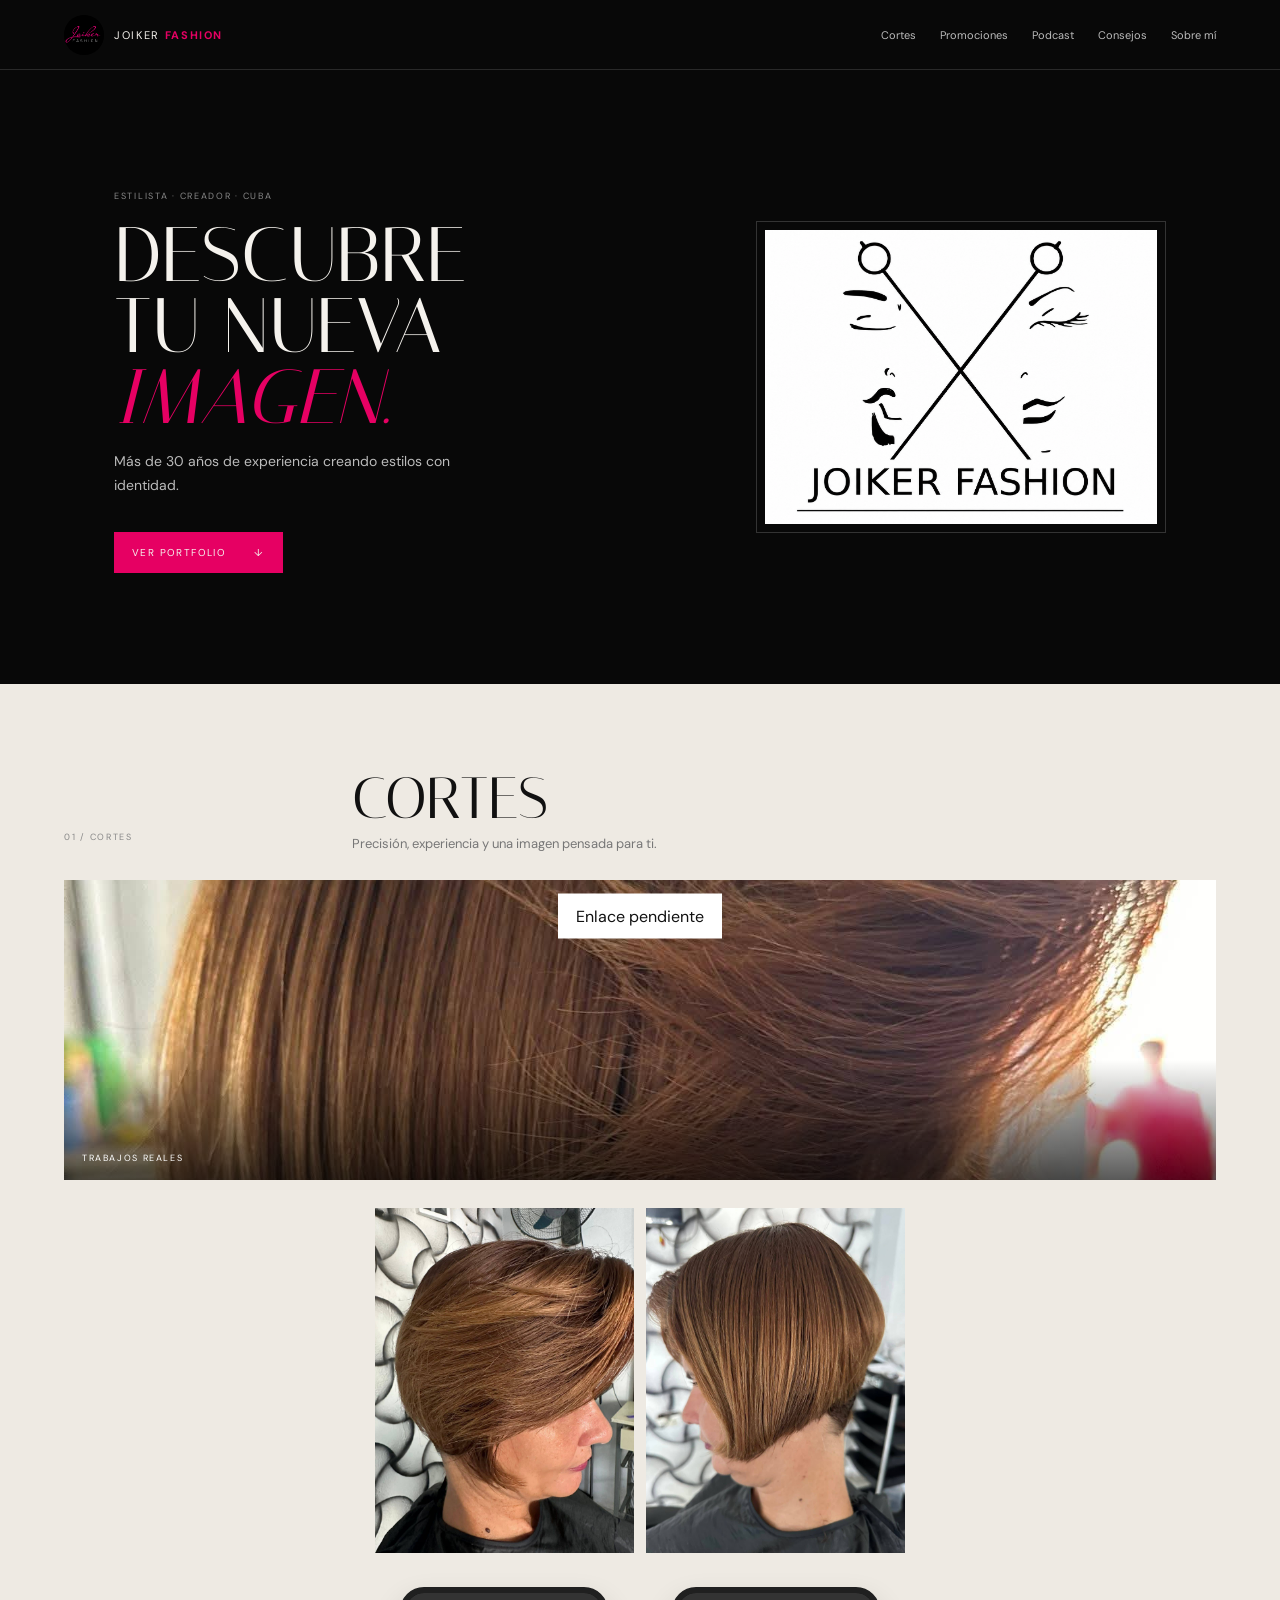
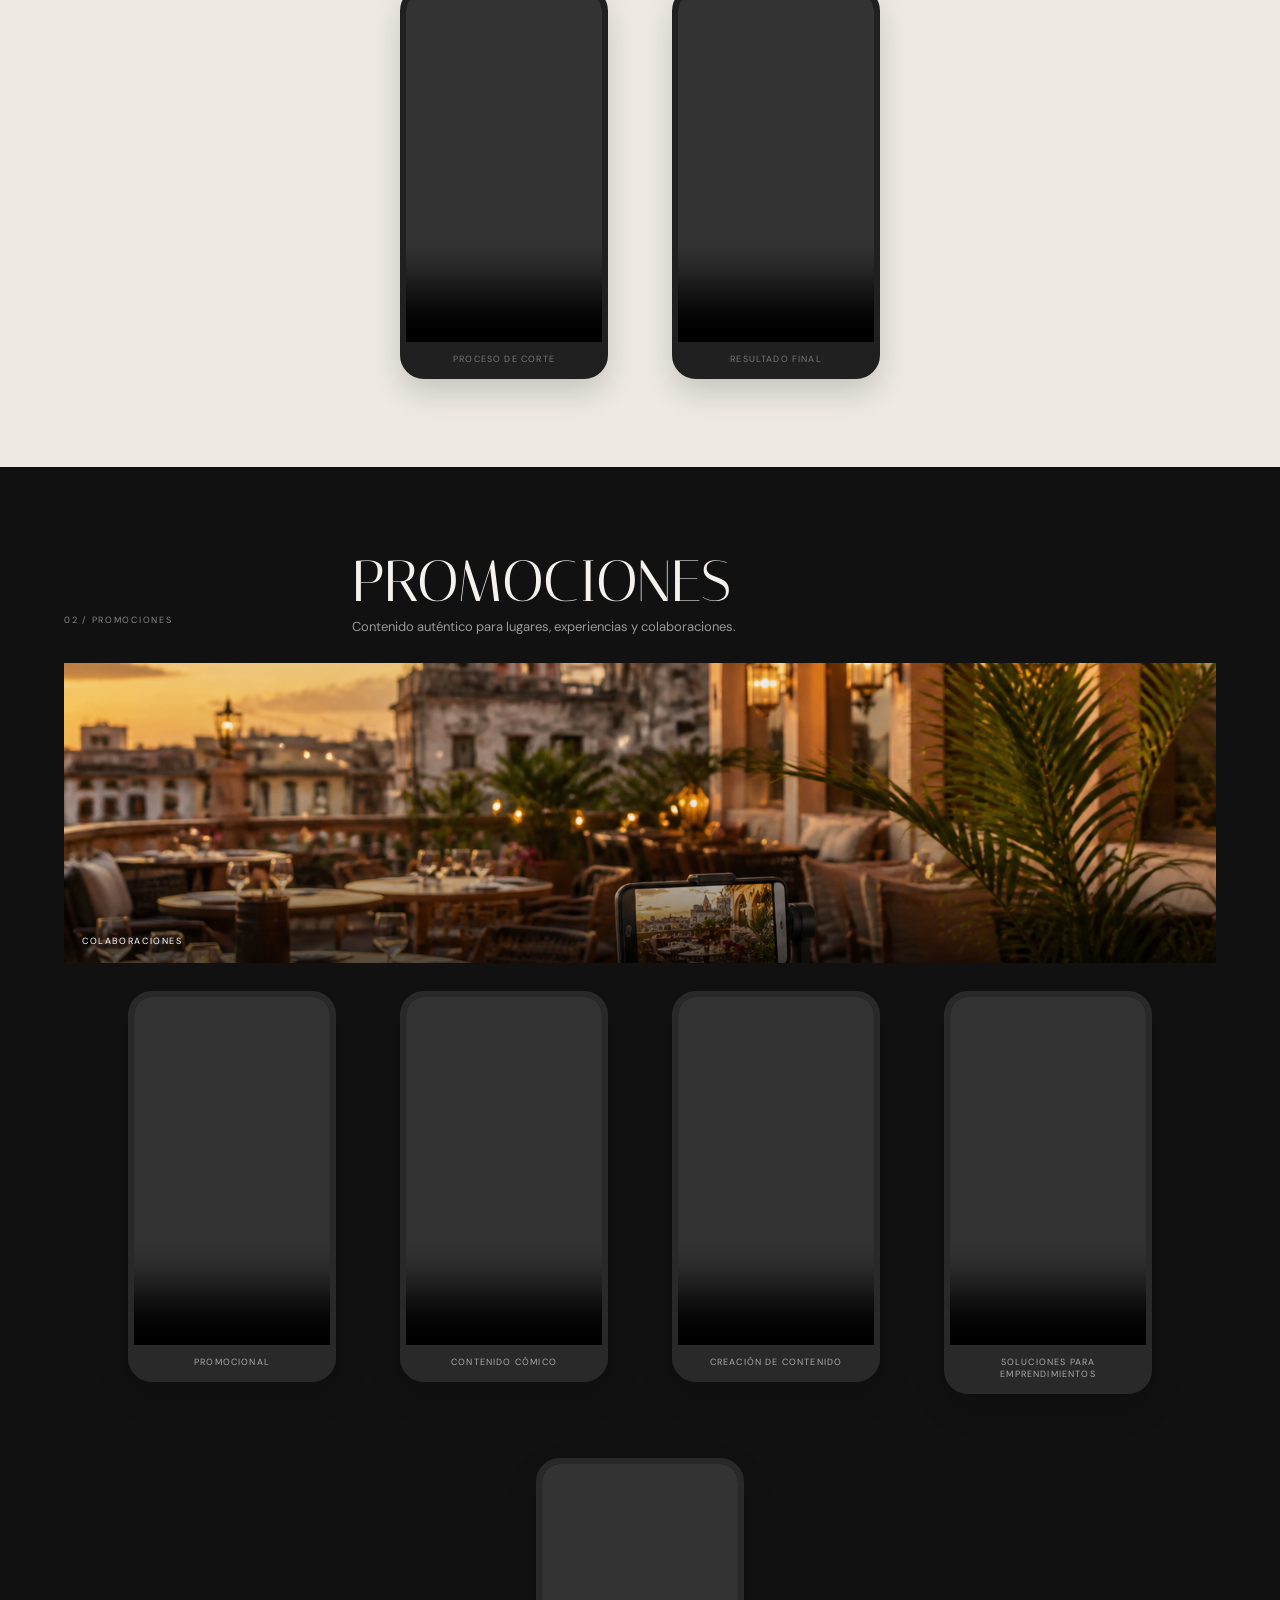
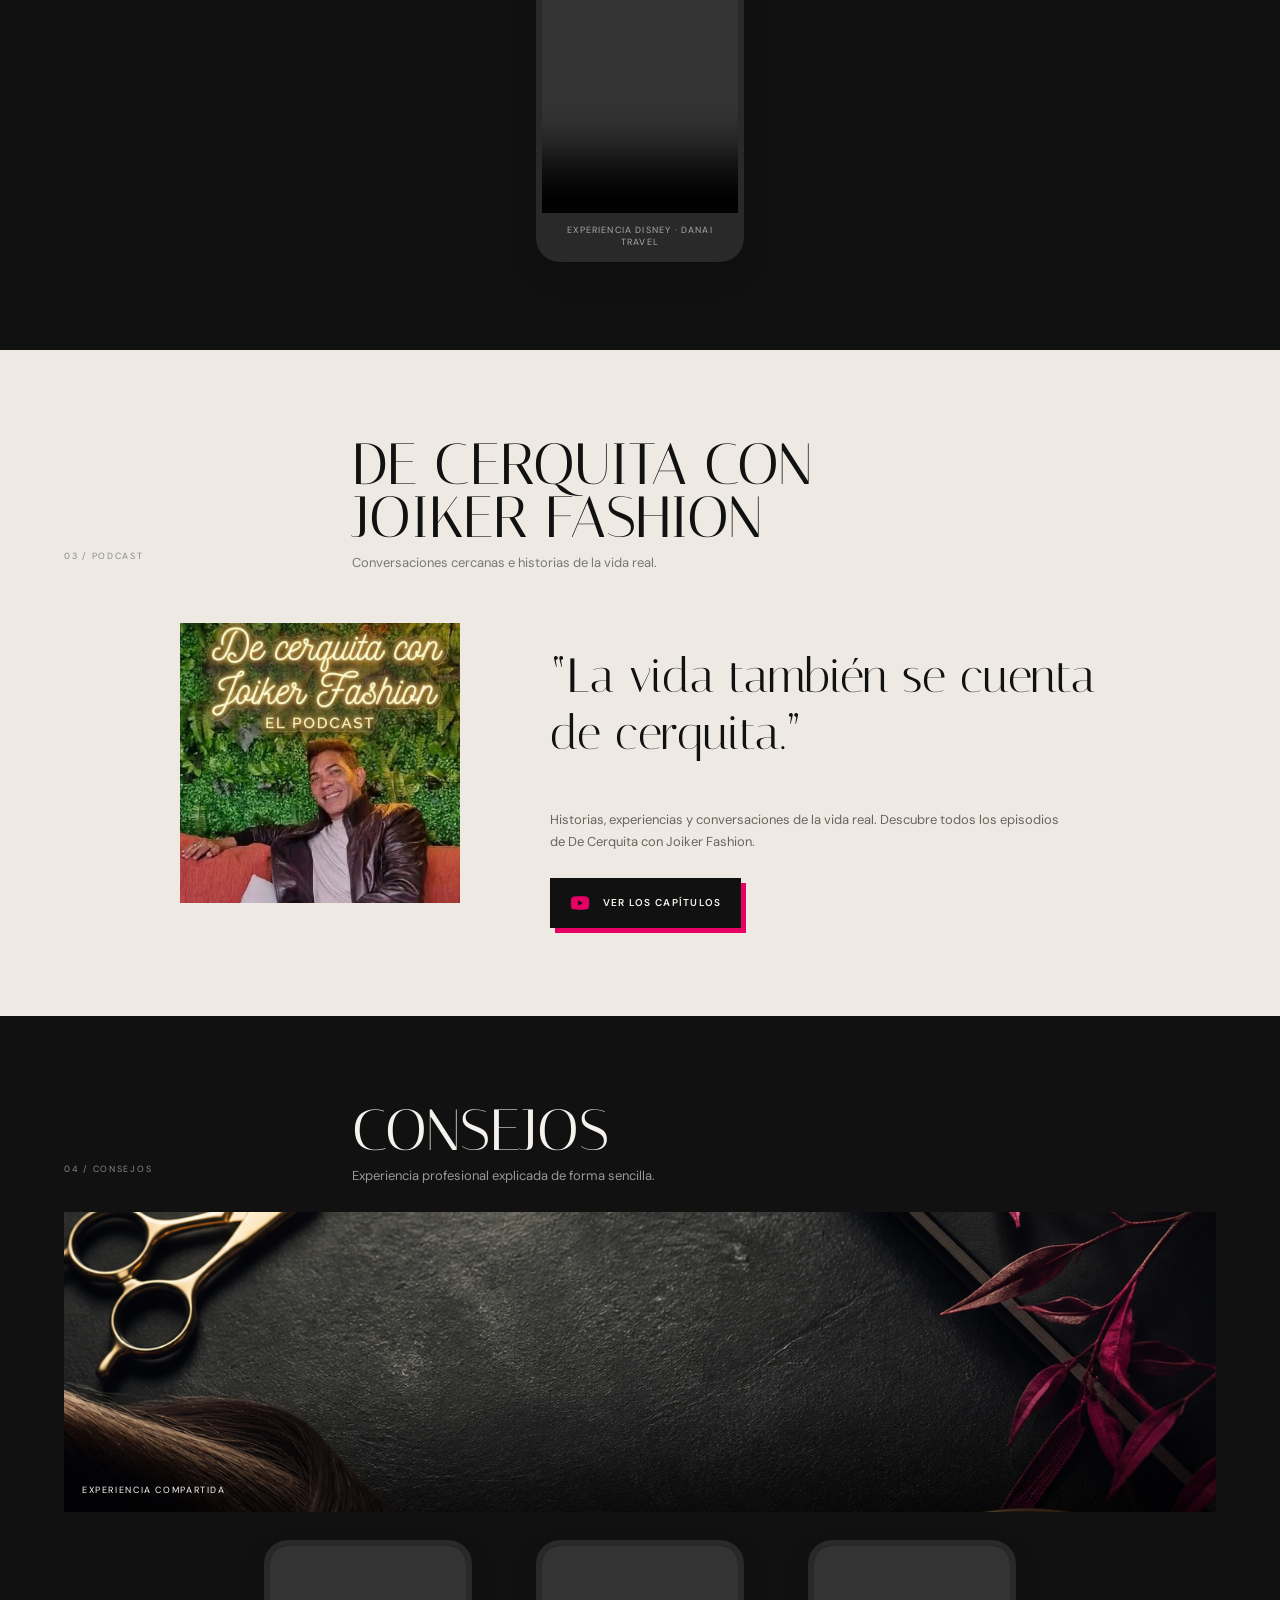
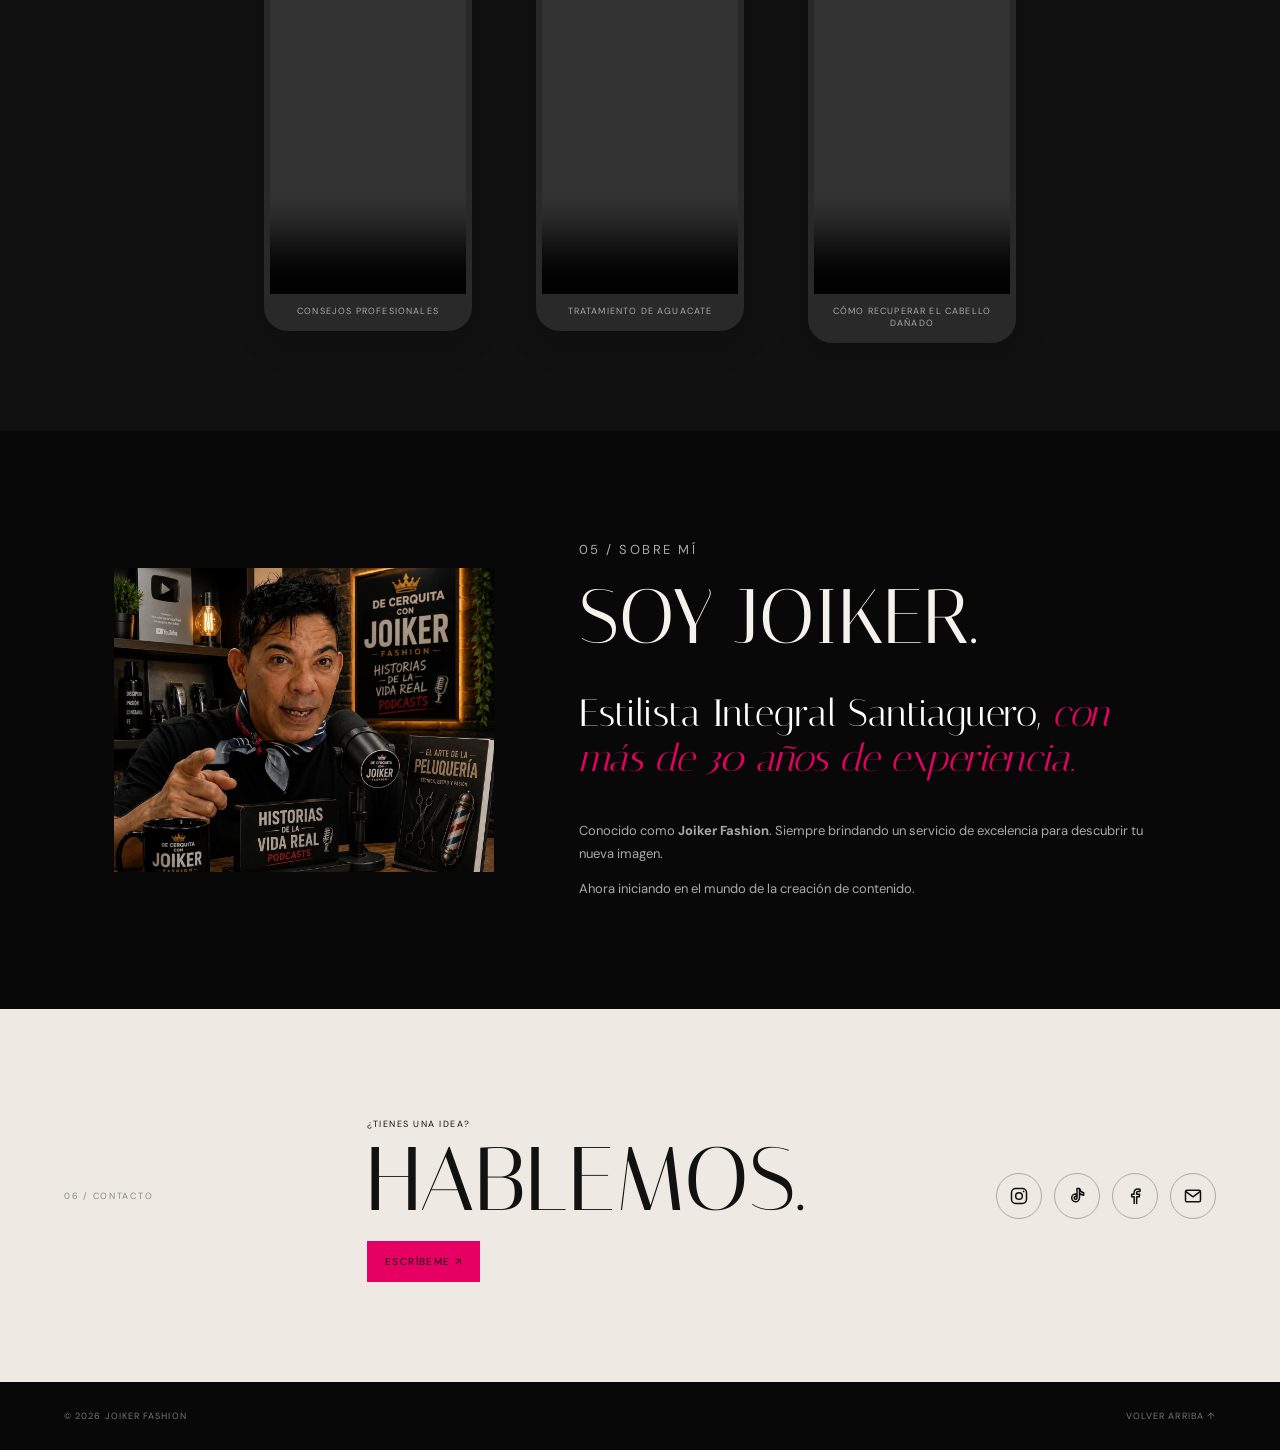
==== joiker-fashion/index.html @ 78f0b681 "Agregar portfolio de Joiker Fashion en su carpeta" ====
<!doctype html><html lang="es"><head>
<meta charset="utf-8"><meta name="viewport" content="width=device-width,initial-scale=1"><meta name="theme-color" content="#080808">
<meta name="description" content="Joiker Fashion — estilista integral santiaguero y creador de contenido con más de 30 años de experiencia.">
<meta property="og:title" content="Joiker Fashion | Descubre tu imagen"><meta property="og:description" content="Cortes, promociones, podcast y consejos."><meta property="og:image" content="assets/portada-joiker-recortada.png">
<title>Joiker Fashion | Descubre tu imagen</title><link rel="icon" type="image/png" href="assets/logo-limpio.png"><link rel="preconnect" href="https://fonts.googleapis.com"><link rel="preconnect" href="https://fonts.gstatic.com" crossorigin><link href="https://fonts.googleapis.com/css2?family=DM+Sans:wght@400;500;600&family=Italiana&display=swap" rel="stylesheet"><link rel="stylesheet" href="styles.css">
</head><body>
<a class="skip" href="#contenido">Ir al contenido</a>
<header class="nav"><a class="brand" href="#inicio"><img src="assets/logo-limpio.png" alt="Logo Joiker Fashion"><span>JOIKER <b>FASHION</b></span></a><button class="menu-btn" aria-label="Abrir menú" aria-expanded="false"><i></i><i></i></button><nav><a href="#cortes">Cortes</a><a href="#promociones">Promociones</a><a href="#podcast">Podcast</a><a href="#consejos">Consejos</a><a href="#sobre-mi">Sobre mí</a></nav></header>
<main id="contenido">
<section class="hero" id="inicio"><div class="hero-copy reveal"><p class="eyebrow">ESTILISTA · CREADOR · CUBA</p><h1>DESCUBRE<br>TU NUEVA<br><em>IMAGEN.</em></h1><p>Más de 30 años de experiencia creando estilos con identidad.</p><a class="button" href="#cortes">Ver portfolio <span>↓</span></a></div><figure class="hero-photo reveal"><img src="assets/portada-joiker-recortada.png" alt="Diseño Joiker Fashion con perfiles y tijeras"></figure></section>
<section class="category" id="cortes"><header class="category-head"><p class="index">01 / CORTES</p><div><h2>CORTES</h2><p>Precisión, experiencia y una imagen pensada para ti.</p></div></header><div class="category-cover cuts-cover"><img src="assets/corte-real-1.jpg" alt="Corte bob realizado por Joiker"><span>TRABAJOS REALES</span></div><div class="showcase photos two"><figure><img src="assets/corte-real-2.jpg" alt="Corte corto cobrizo realizado por Joiker"></figure><figure><img src="assets/corte-real-3.jpg" alt="Corte bob asimétrico realizado por Joiker"></figure></div><div class="phones"><figure class="phone"><video controls playsinline preload="metadata"><source src="assets/video-corte-1.mp4" type="video/mp4"></video><figcaption>Proceso de corte</figcaption></figure><figure class="phone"><video controls playsinline preload="metadata"><source src="assets/video-corte-2.mp4" type="video/mp4"></video><figcaption>Resultado final</figcaption></figure></div></section>
<section class="category alt" id="promociones"><header class="category-head"><p class="index">02 / PROMOCIONES</p><div><h2>PROMOCIONES</h2><p>Contenido auténtico para lugares, experiencias y colaboraciones.</p></div></header><div class="category-cover"><img src="assets/portada-promociones-general.png" alt="Creador grabando contenido para promocionar un negocio local"><span>COLABORACIONES</span></div><div class="phones three"><figure class="phone"><video controls playsinline preload="metadata"><source src="assets/video-promocional.mp4" type="video/mp4"></video><figcaption>Promocional</figcaption></figure><figure class="phone"><video controls playsinline preload="metadata"><source src="assets/video-comico.mp4" type="video/mp4"></video><figcaption>Contenido cómico</figcaption></figure><figure class="phone"><video controls playsinline preload="metadata"><source src="assets/video-otro.mp4" type="video/mp4"></video><figcaption>Creación de contenido</figcaption></figure><figure class="phone"><video controls playsinline preload="metadata"><source src="assets/promocion-stiprintpc.mp4" type="video/mp4"></video><figcaption>Soluciones para emprendimientos</figcaption></figure><figure class="phone"><video controls playsinline preload="metadata"><source src="assets/promocion-danai-travel.mp4" type="video/mp4"></video><figcaption>Experiencia Disney · Danai Travel</figcaption></figure></div></section>
<section class="category" id="podcast"><header class="category-head"><p class="index">03 / PODCAST</p><div><h2>DE CERQUITA CON<br>JOIKER FASHION</h2><p>Conversaciones cercanas e historias de la vida real.</p></div></header><div class="podcast-card"><img src="assets/podcast-de-cerquita.jpg" alt="De cerquita con Joiker Fashion, el podcast"><div><p class="quote">“La vida también se cuenta de cerquita.”</p><p class="podcast-copy">Historias, experiencias y conversaciones de la vida real. Descubre todos los episodios de De Cerquita con Joiker Fashion.</p><div class="podcast-actions"><a class="youtube-button" href="https://www.youtube.com/@DecerquitaconJoikerFashion" target="_blank" rel="noopener" aria-label="Ver los capítulos en YouTube"><svg viewBox="0 0 24 24" aria-hidden="true"><path d="M21.6 7.2a2.8 2.8 0 0 0-2-2C17.8 4.7 12 4.7 12 4.7s-5.8 0-7.6.5a2.8 2.8 0 0 0-2 2A29 29 0 0 0 2 12a29 29 0 0 0 .4 4.8 2.8 2.8 0 0 0 2 2c1.8.5 7.6.5 7.6.5s5.8 0 7.6-.5a2.8 2.8 0 0 0 2-2A29 29 0 0 0 22 12a29 29 0 0 0-.4-4.8Z"/><path class="play" d="m10 9 5 3-5 3Z"/></svg><span>Ver los capítulos</span></a></div></div></div></section>
<section class="category alt" id="consejos"><header class="category-head"><p class="index">04 / CONSEJOS</p><div><h2>CONSEJOS</h2><p>Experiencia profesional explicada de forma sencilla.</p></div></header><div class="category-cover"><img src="assets/portada-consejos-general.png" alt="Herramientas de peluquería representando consejos profesionales"><span>EXPERIENCIA COMPARTIDA</span></div><div class="phones"><figure class="phone"><video controls playsinline preload="metadata"><source src="assets/video-consejos.mp4" type="video/mp4"></video><figcaption>Consejos profesionales</figcaption></figure><figure class="phone"><video controls playsinline preload="metadata"><source src="assets/video-tratamiento-aguacate.mp4" type="video/mp4"></video><figcaption>Tratamiento de aguacate</figcaption></figure><figure class="phone"><video controls playsinline preload="metadata"><source src="assets/consejo-cabello-danado.mp4" type="video/mp4"></video><figcaption>Cómo recuperar el cabello dañado</figcaption></figure></div></section>
<section class="about" id="sobre-mi"><figure><img src="assets/joiker-perfil.jpg" alt="Joiker en su espacio profesional"></figure><div><p class="index">05 / SOBRE MÍ</p><h2>SOY JOIKER.</h2><p class="about-lead">Estilista Integral Santiaguero, <em>con más de 30 años de experiencia.</em></p><p>Conocido como <strong>Joiker Fashion</strong>. Siempre brindando un servicio de excelencia para descubrir tu nueva imagen.</p><p>Ahora iniciando en el mundo de la creación de contenido.</p></div></section>
<section class="contact" id="contacto"><p class="index">06 / CONTACTO</p><div><p>¿TIENES UNA IDEA?</p><h2>HABLEMOS.</h2><a class="button js-email" href="#">Escríbeme ↗</a></div><nav class="social-icons" aria-label="Redes sociales"><a class="js-instagram" href="#" target="_blank" rel="noopener" aria-label="Instagram"><svg viewBox="0 0 24 24"><rect x="3" y="3" width="18" height="18" rx="5"/><circle cx="12" cy="12" r="4"/><circle cx="17.5" cy="6.5" r="1" class="fill"/></svg></a><a class="js-tiktok" href="#" target="_blank" rel="noopener" aria-label="TikTok"><svg viewBox="0 0 24 24"><path d="M15 3v11.2a4.7 4.7 0 1 1-4-4.65v3.2a1.7 1.7 0 1 0 1 1.55V3h3Zm0 0c.5 2.8 2.2 4.5 5 5v3.1c-2-.2-3.7-1-5-2.2"/></svg></a><a class="js-facebook" href="#" target="_blank" rel="noopener" aria-label="Facebook"><svg viewBox="0 0 24 24"><path d="M14 21v-8h3l.5-3H14V8.2c0-.9.3-1.7 1.8-1.7H18V3.8c-.4-.1-1.5-.2-2.6-.2-2.7 0-4.5 1.6-4.5 4.6V10H8v3h3v8"/></svg></a><a class="js-email" href="#" aria-label="Correo electrónico"><svg viewBox="0 0 24 24"><rect x="3" y="5" width="18" height="14" rx="2"/><path d="m4 7 8 6 8-6"/></svg></a></nav></section>
</main><footer><span>© <span id="year"></span> Joiker Fashion</span><a href="#inicio">Volver arriba ↑</a></footer><div class="toast">Enlace pendiente</div><script src="script.js"></script></body></html>
---- joiker-fashion/styles.css ----
:root{--bg:#080808;--paper:#eeeae3;--pink:#e60063;--white:#f5f2ed;--pad:clamp(20px,5vw,68px);--max:1180px}*{box-sizing:border-box}html{scroll-behavior:smooth}body{margin:0;background:var(--bg);color:var(--white);font-family:"DM Sans",sans-serif}img,video{display:block;width:100%}a{color:inherit;text-decoration:none}h1,h2{font-family:"Italiana",serif;font-weight:400;margin:0;line-height:.92}em{font-weight:400;color:var(--pink)}.skip{position:fixed;top:-60px;left:10px;background:var(--pink);padding:10px;z-index:99}.skip:focus{top:10px}.nav{height:70px;padding:0 var(--pad);border-bottom:1px solid #292929;display:flex;align-items:center;justify-content:space-between;position:relative;z-index:20}.brand{display:flex;align-items:center;gap:10px;font-size:11px;letter-spacing:.15em}.brand img{width:40px;height:40px;border-radius:50%;object-fit:cover}.brand b{color:var(--pink)}.nav nav{display:flex;gap:24px;font-size:11px;color:#bbb}.menu-btn{display:none;background:none;border:0;width:40px}.menu-btn i{display:block;height:1px;background:white;margin:6px}.hero{max-width:var(--max);min-height:calc(100svh - 70px);margin:auto;padding:clamp(55px,8vw,100px) var(--pad);display:grid;grid-template-columns:1fr 1fr;align-items:center;gap:clamp(35px,7vw,95px)}.eyebrow,.index{font-size:9px;letter-spacing:.19em;color:#888}.hero h1{font-size:clamp(58px,7vw,104px);margin:20px 0}.hero-copy>p:not(.eyebrow){color:#bbb;font-size:14px;line-height:1.7;max-width:400px}.button{display:inline-flex;gap:28px;background:var(--pink);padding:14px 18px;margin-top:20px;font-size:10px;letter-spacing:.14em;text-transform:uppercase}.hero-photo{margin:0;max-width:480px;justify-self:end;border:1px solid #333;padding:10px}.hero-photo img{aspect-ratio:4/3;object-fit:cover}.category{padding:clamp(70px,9vw,120px) var(--pad);background:var(--paper);color:#111}.category.alt{background:#111;color:var(--white)}.category>*{max-width:var(--max);margin-inline:auto}.category-head{display:grid;grid-template-columns:1fr 3fr;align-items:end;margin-bottom:36px}.category-head h2{font-size:clamp(46px,6vw,82px)}.category-head div p{color:#777;font-size:13px;margin:10px 0 0}.alt .category-head div p{color:#999}.category-cover{height:clamp(220px,36vw,430px);position:relative;overflow:hidden;margin-bottom:34px}.category-cover img{height:100%;object-fit:cover}.category-cover:after{content:"";position:absolute;inset:0;background:linear-gradient(transparent 60%,rgba(0,0,0,.65))}.category-cover span{position:absolute;left:18px;bottom:16px;z-index:2;color:white;font-size:9px;letter-spacing:.18em}.showcase.photos{display:grid;grid-template-columns:repeat(3,1fr);gap:12px;margin-bottom:46px}.photos figure{margin:0;overflow:hidden;background:#ddd}.photos img{aspect-ratio:3/4;object-fit:cover}.phones{display:flex;justify-content:center;align-items:flex-start;gap:clamp(20px,5vw,64px);flex-wrap:wrap}.phone{width:min(100%,260px);margin:0;border:7px solid #202020;border-radius:28px;background:#202020;overflow:hidden;box-shadow:0 16px 36px rgba(0,0,0,.18)}.alt .phone{border-color:#292929;background:#292929}.phone video{aspect-ratio:9/16;object-fit:cover;background:#000}.phone figcaption{text-align:center;padding:11px 6px 8px;color:#777;font-size:9px;letter-spacing:.13em;text-transform:uppercase}.alt .phone figcaption{color:#aaa}.podcast-card{display:grid;grid-template-columns:280px 1fr;gap:clamp(35px,7vw,90px);align-items:center;max-width:920px}.podcast-card img{aspect-ratio:1;object-fit:contain}.quote{font-family:"Italiana";font-size:clamp(28px,4vw,48px)}.text-link{font-size:10px;color:var(--pink);letter-spacing:.12em;text-transform:uppercase;border-bottom:1px solid var(--pink);padding-bottom:7px}.about{max-width:var(--max);margin:auto;padding:clamp(75px,10vw,130px) var(--pad);display:grid;grid-template-columns:minmax(260px,460px) 1fr;gap:clamp(40px,8vw,100px);align-items:center}.about figure{margin:0}.about figure img{width:100%;height:auto;object-fit:contain}.about h2{font-size:clamp(45px,6vw,78px);margin:20px 0}.about-lead{font-family:"Italiana";font-size:clamp(24px,3vw,38px)!important;line-height:1.2!important;color:white!important}.about div>p{color:#aaa;line-height:1.75;font-size:13px}.contact{background:var(--paper);color:#111;padding:clamp(65px,8vw,100px) var(--pad);display:grid;grid-template-columns:1fr 2fr 1fr;align-items:center;gap:30px}.contact h2{font-size:clamp(50px,7vw,90px)}.contact>div>p{font-size:9px;letter-spacing:.17em}.social-icons{display:flex;gap:12px;justify-content:flex-end}.social-icons a{width:46px;height:46px;border:1px solid #aaa;border-radius:50%;display:grid;place-items:center;transition:.2s}.social-icons a:hover{background:var(--pink);border-color:var(--pink);color:white}.social-icons svg{width:20px;height:20px;fill:none;stroke:currentColor;stroke-width:1.8;stroke-linecap:round;stroke-linejoin:round}.social-icons .fill{fill:currentColor;stroke:none}footer{padding:28px var(--pad);display:flex;justify-content:space-between;color:#777;font-size:9px;letter-spacing:.12em;text-transform:uppercase}.toast{position:fixed;bottom:20px;left:50%;transform:translate(-50%,130%);background:white;color:#111;padding:12px 18px;transition:.3s}.toast.show{transform:translate(-50%,0)}.reveal{opacity:0;transform:translateY(18px);transition:.6s}.reveal.visible{opacity:1;transform:none}
@media(max-width:760px){.nav nav{display:none;position:absolute;top:70px;left:0;right:0;background:#090909;padding:24px var(--pad);flex-direction:column}.nav.open nav{display:flex}.menu-btn{display:block}.hero{grid-template-columns:1fr;min-height:auto;padding-block:55px}.hero-photo{max-width:420px;justify-self:center}.category-head{grid-template-columns:1fr;gap:14px}.podcast-card{grid-template-columns:minmax(180px,260px) 1fr}.about{grid-template-columns:1fr}.about figure{max-width:480px;margin:auto}.contact{grid-template-columns:1fr}.social-icons{justify-content:flex-start}}
@media(max-width:500px){.brand span{display:none}.hero h1{font-size:16vw}.hero-photo{padding:6px}.category{padding-inline:20px}.category-cover{height:230px}.showcase.photos{grid-template-columns:repeat(3,1fr);gap:6px}.phone{width:calc(50% - 10px);border-width:5px;border-radius:20px}.phones.three .phone{width:calc(50% - 10px)}.phone figcaption{font-size:7px;min-height:34px}.podcast-card{grid-template-columns:1fr}.podcast-card img{max-width:240px}.about{padding-inline:20px}.contact{padding-inline:20px}.social-icons a{width:43px;height:43px}}
@media(prefers-reduced-motion:reduce){html{scroll-behavior:auto}.reveal{opacity:1;transform:none;transition:none}}

/* Escala calibrada con el portfolio Cogeso UGC de referencia */
.hero{min-height:614px;padding-block:55px}.hero h1{font-size:clamp(58px,6vw,84px);margin-block:18px}.hero-photo{max-width:410px;padding:8px}.category{padding-block:clamp(58px,7vw,88px)}.category-head{margin-bottom:28px}.category-head h2{font-size:clamp(42px,4.5vw,60px)}.category-cover{height:clamp(200px,25vw,300px);margin-bottom:28px}.showcase.photos{max-width:800px;margin-bottom:34px}.phone{width:208px;border-width:6px;border-radius:24px;box-shadow:0 14px 30px rgba(0,0,0,.16)}.about{padding-block:clamp(65px,8vw,95px);grid-template-columns:minmax(240px,380px) 1fr;gap:clamp(40px,7vw,85px)}
@media(max-width:760px){.hero{min-height:auto;padding-block:48px}.hero-photo{max-width:360px}.category-head{gap:12px}.podcast-card{grid-template-columns:minmax(180px,240px) 1fr}.about{grid-template-columns:1fr}.about figure{max-width:420px}}
@media(max-width:500px){.hero h1{font-size:50px}.category{padding-block:58px}.category-head h2{font-size:42px}.category-cover{height:205px}.showcase.photos{grid-template-columns:repeat(2,1fr);gap:8px;max-width:330px}.showcase.photos figure:last-child{grid-column:span 2;width:calc(50% - 4px)}.phones{flex-direction:column;align-items:center;gap:26px}.phone,.phones.three .phone{width:284px;max-width:calc(100vw - 48px);border-width:6px;border-radius:24px}.phone figcaption{font-size:8px;min-height:auto}.podcast-card{grid-template-columns:1fr}.podcast-card img{max-width:220px}.about{padding-block:65px}}

.cuts-cover img{object-position:center 38%}.showcase.photos.two{grid-template-columns:repeat(2,1fr);max-width:530px}
@media(max-width:500px){.showcase.photos.two figure:last-child{grid-column:auto;width:auto}}

.brand img{object-fit:contain;background:#000}

.podcast-copy{max-width:520px;color:#69645e;font-size:13px;line-height:1.7}.podcast-actions{display:flex;align-items:center;gap:22px;flex-wrap:wrap;margin-top:25px}.youtube-button{display:inline-flex;align-items:center;gap:12px;background:#111;color:#f5f2ed;padding:13px 18px;border:1px solid #111;border-radius:0;font-size:10px;font-weight:600;letter-spacing:.13em;text-transform:uppercase;box-shadow:5px 5px 0 var(--pink);transition:transform .2s,box-shadow .2s,color .2s}.youtube-button:hover{color:var(--pink);transform:translate(-2px,-2px);box-shadow:8px 8px 0 var(--pink)}.youtube-button svg{width:22px;height:22px;fill:var(--pink)}.youtube-button .play{fill:#111}.youtube-button:hover .play{fill:#111}
@media(max-width:500px){.podcast-actions{align-items:flex-start;flex-direction:column}.youtube-button{justify-content:center;width:100%;max-width:284px}}
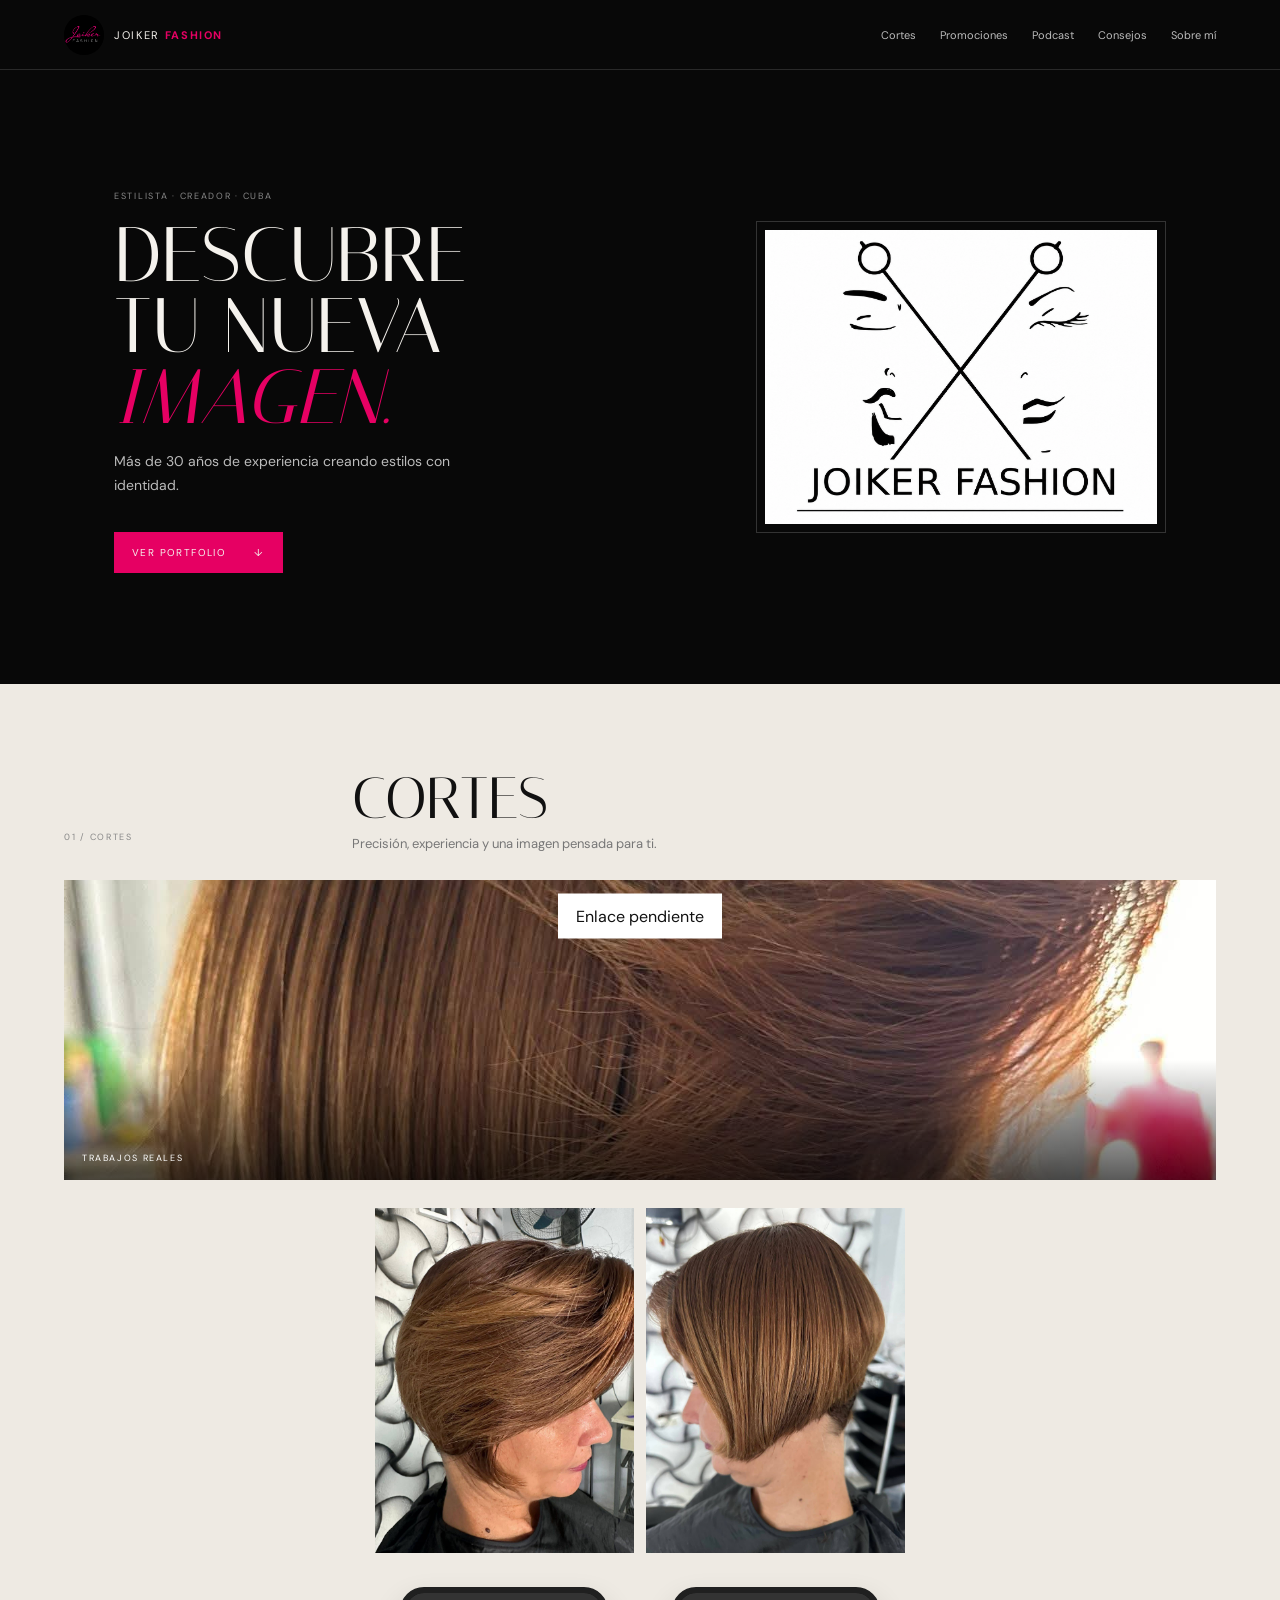
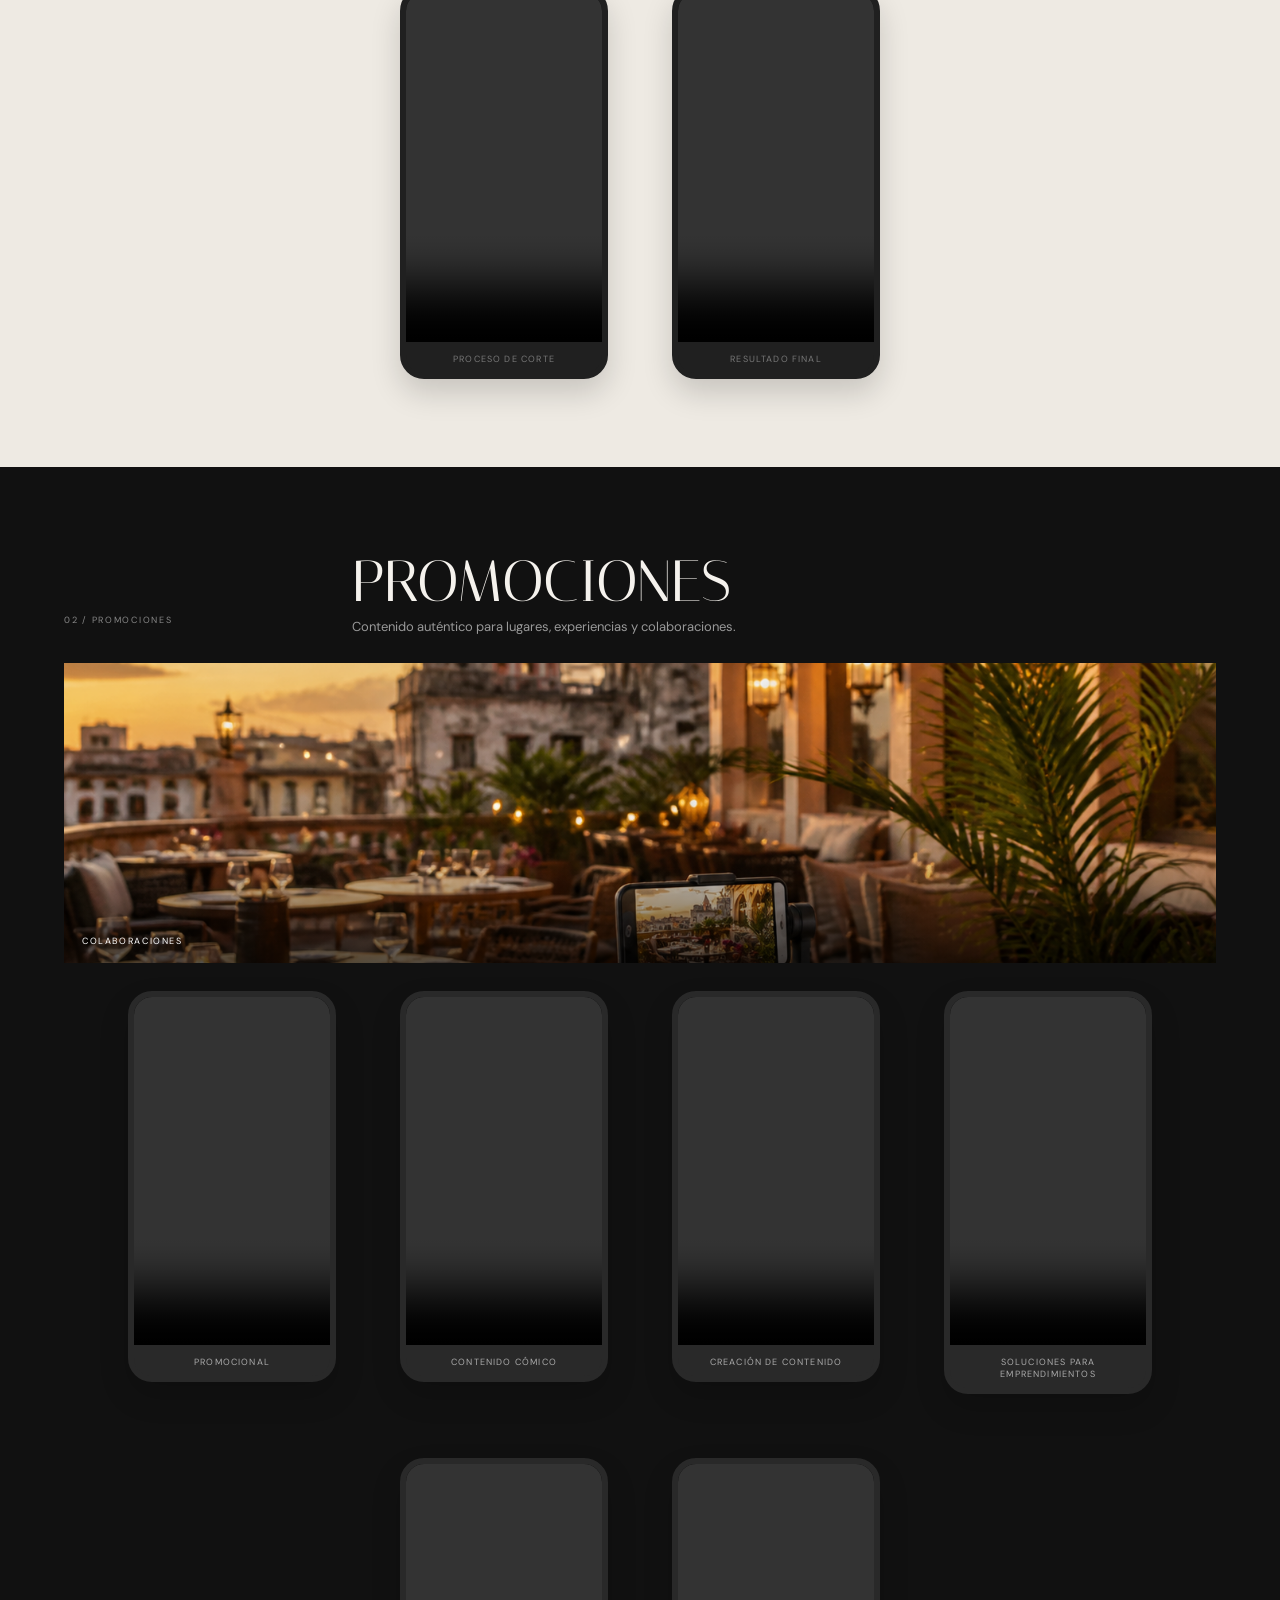
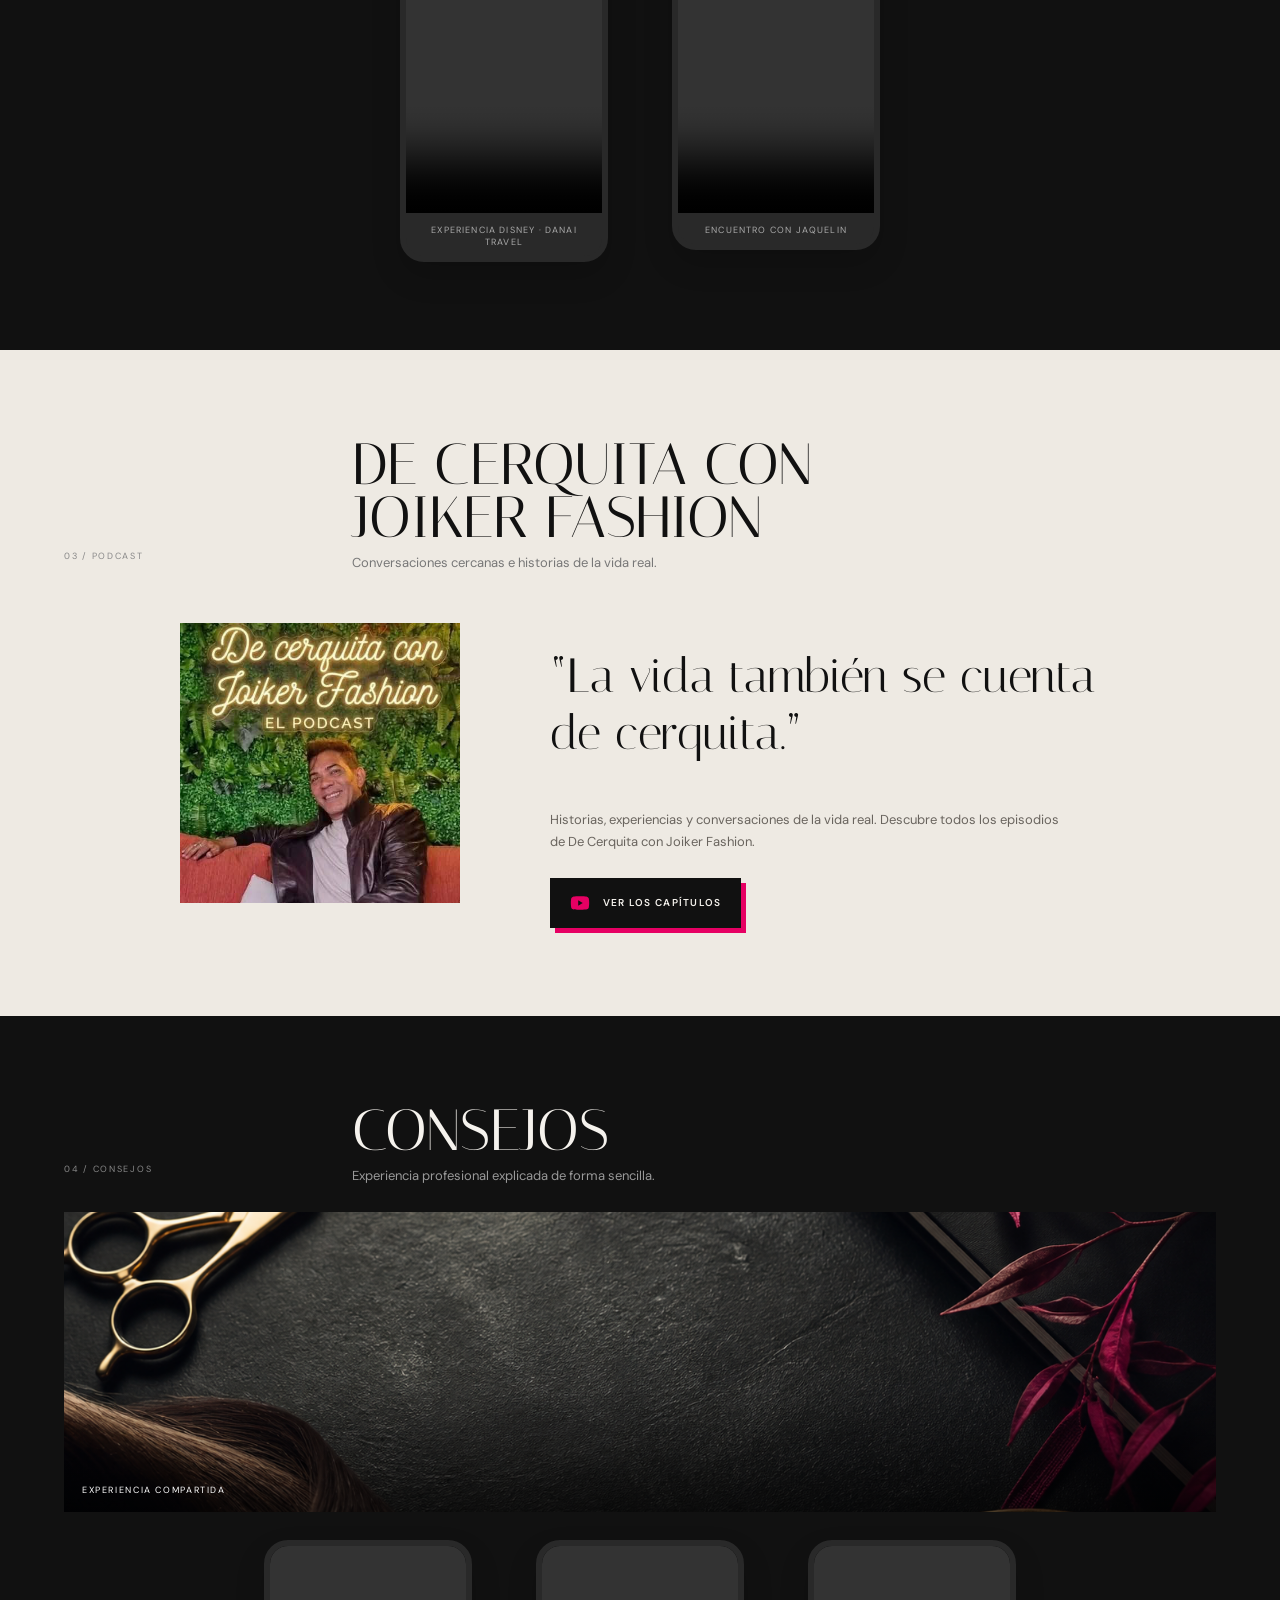
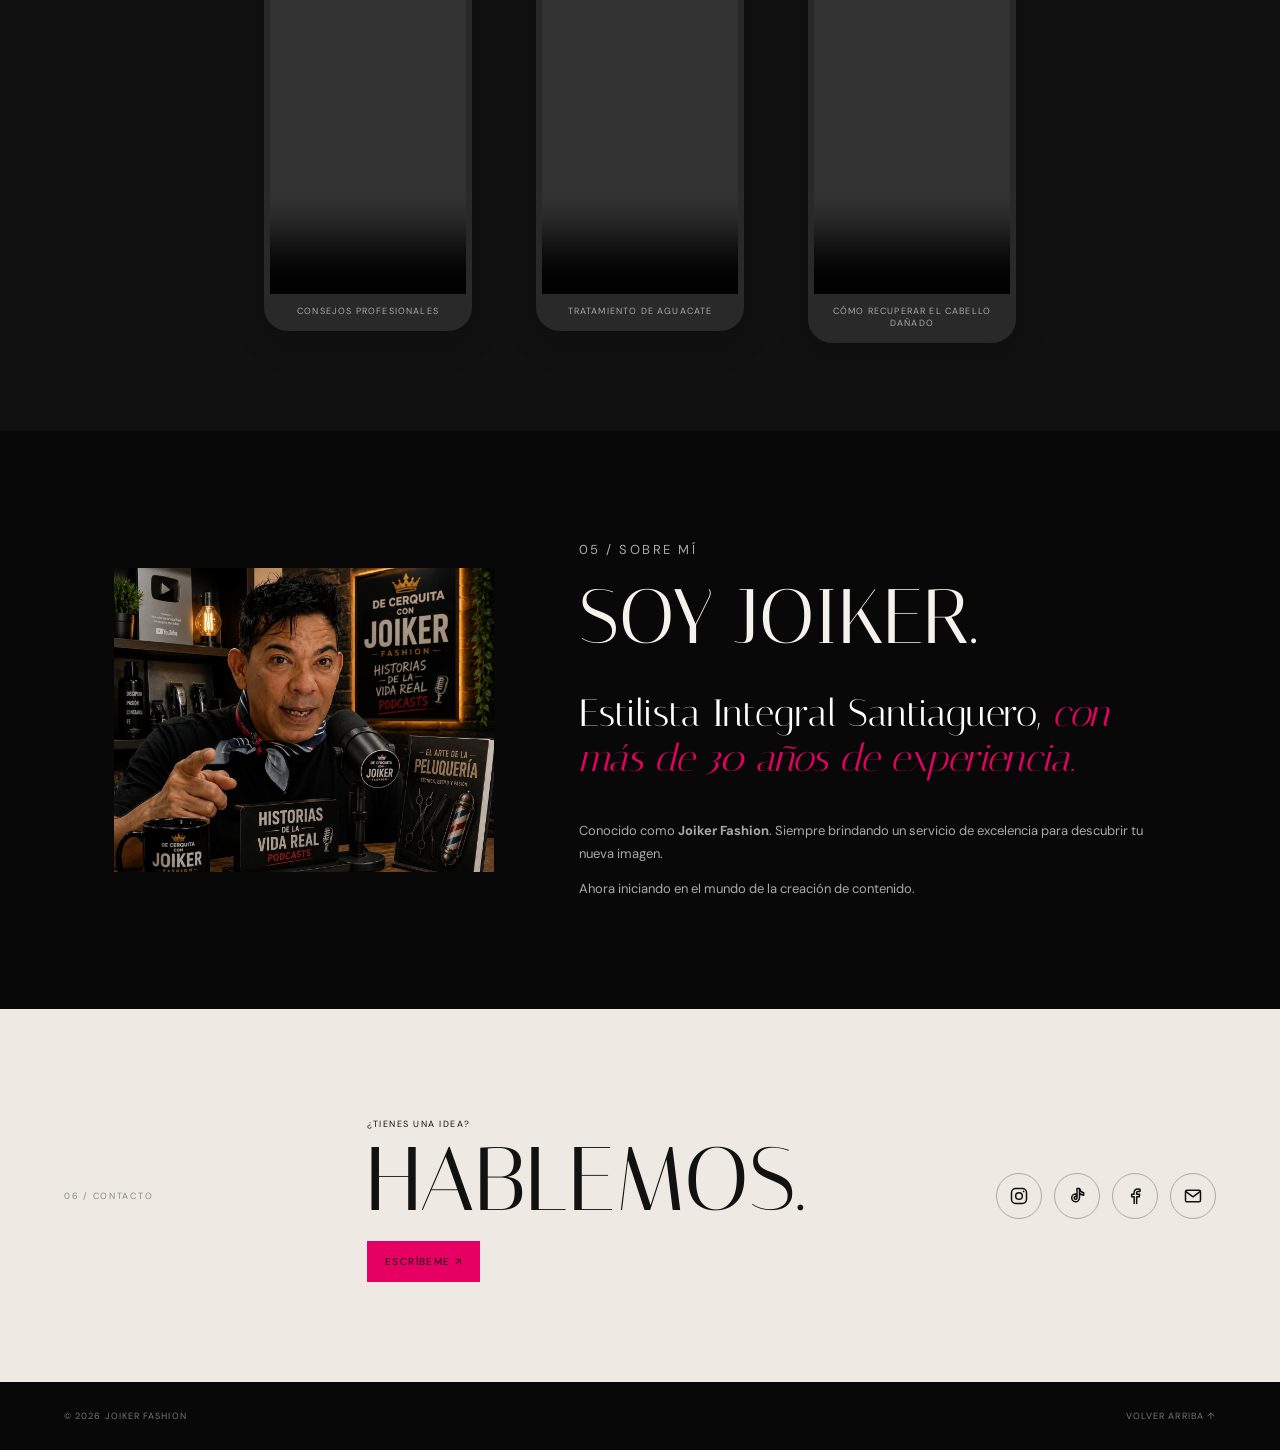
==== commit cd8a81a9: "Add files via upload" ====
--- a/joiker-fashion/index.html
+++ b/joiker-fashion/index.html
@@ -9,7 +9,7 @@
 <main id="contenido">
 <section class="hero" id="inicio"><div class="hero-copy reveal"><p class="eyebrow">ESTILISTA · CREADOR · CUBA</p><h1>DESCUBRE<br>TU NUEVA<br><em>IMAGEN.</em></h1><p>Más de 30 años de experiencia creando estilos con identidad.</p><a class="button" href="#cortes">Ver portfolio <span>↓</span></a></div><figure class="hero-photo reveal"><img src="assets/portada-joiker-recortada.png" alt="Diseño Joiker Fashion con perfiles y tijeras"></figure></section>
 <section class="category" id="cortes"><header class="category-head"><p class="index">01 / CORTES</p><div><h2>CORTES</h2><p>Precisión, experiencia y una imagen pensada para ti.</p></div></header><div class="category-cover cuts-cover"><img src="assets/corte-real-1.jpg" alt="Corte bob realizado por Joiker"><span>TRABAJOS REALES</span></div><div class="showcase photos two"><figure><img src="assets/corte-real-2.jpg" alt="Corte corto cobrizo realizado por Joiker"></figure><figure><img src="assets/corte-real-3.jpg" alt="Corte bob asimétrico realizado por Joiker"></figure></div><div class="phones"><figure class="phone"><video controls playsinline preload="metadata"><source src="assets/video-corte-1.mp4" type="video/mp4"></video><figcaption>Proceso de corte</figcaption></figure><figure class="phone"><video controls playsinline preload="metadata"><source src="assets/video-corte-2.mp4" type="video/mp4"></video><figcaption>Resultado final</figcaption></figure></div></section>
-<section class="category alt" id="promociones"><header class="category-head"><p class="index">02 / PROMOCIONES</p><div><h2>PROMOCIONES</h2><p>Contenido auténtico para lugares, experiencias y colaboraciones.</p></div></header><div class="category-cover"><img src="assets/portada-promociones-general.png" alt="Creador grabando contenido para promocionar un negocio local"><span>COLABORACIONES</span></div><div class="phones three"><figure class="phone"><video controls playsinline preload="metadata"><source src="assets/video-promocional.mp4" type="video/mp4"></video><figcaption>Promocional</figcaption></figure><figure class="phone"><video controls playsinline preload="metadata"><source src="assets/video-comico.mp4" type="video/mp4"></video><figcaption>Contenido cómico</figcaption></figure><figure class="phone"><video controls playsinline preload="metadata"><source src="assets/video-otro.mp4" type="video/mp4"></video><figcaption>Creación de contenido</figcaption></figure><figure class="phone"><video controls playsinline preload="metadata"><source src="assets/promocion-stiprintpc.mp4" type="video/mp4"></video><figcaption>Soluciones para emprendimientos</figcaption></figure><figure class="phone"><video controls playsinline preload="metadata"><source src="assets/promocion-danai-travel.mp4" type="video/mp4"></video><figcaption>Experiencia Disney · Danai Travel</figcaption></figure></div></section>
+<section class="category alt" id="promociones"><header class="category-head"><p class="index">02 / PROMOCIONES</p><div><h2>PROMOCIONES</h2><p>Contenido auténtico para lugares, experiencias y colaboraciones.</p></div></header><div class="category-cover"><img src="assets/portada-promociones-general.png" alt="Creador grabando contenido para promocionar un negocio local"><span>COLABORACIONES</span></div><div class="phones three"><figure class="phone"><video controls playsinline preload="metadata"><source src="assets/video-promocional.mp4" type="video/mp4"></video><figcaption>Promocional</figcaption></figure><figure class="phone"><video controls playsinline preload="metadata"><source src="assets/video-comico.mp4" type="video/mp4"></video><figcaption>Contenido cómico</figcaption></figure><figure class="phone"><video controls playsinline preload="metadata"><source src="assets/video-otro.mp4" type="video/mp4"></video><figcaption>Creación de contenido</figcaption></figure><figure class="phone"><video controls playsinline preload="metadata"><source src="assets/promocion-stiprintpc.mp4" type="video/mp4"></video><figcaption>Soluciones para emprendimientos</figcaption></figure><figure class="phone"><video controls playsinline preload="metadata"><source src="assets/promocion-danai-travel.mp4" type="video/mp4"></video><figcaption>Experiencia Disney · Danai Travel</figcaption></figure><figure class="phone"><video controls playsinline preload="metadata"><source src="assets/video-jaquelin.mp4" type="video/mp4"></video><figcaption>Encuentro con Jaquelin</figcaption></figure></div></section>
 <section class="category" id="podcast"><header class="category-head"><p class="index">03 / PODCAST</p><div><h2>DE CERQUITA CON<br>JOIKER FASHION</h2><p>Conversaciones cercanas e historias de la vida real.</p></div></header><div class="podcast-card"><img src="assets/podcast-de-cerquita.jpg" alt="De cerquita con Joiker Fashion, el podcast"><div><p class="quote">“La vida también se cuenta de cerquita.”</p><p class="podcast-copy">Historias, experiencias y conversaciones de la vida real. Descubre todos los episodios de De Cerquita con Joiker Fashion.</p><div class="podcast-actions"><a class="youtube-button" href="https://www.youtube.com/@DecerquitaconJoikerFashion" target="_blank" rel="noopener" aria-label="Ver los capítulos en YouTube"><svg viewBox="0 0 24 24" aria-hidden="true"><path d="M21.6 7.2a2.8 2.8 0 0 0-2-2C17.8 4.7 12 4.7 12 4.7s-5.8 0-7.6.5a2.8 2.8 0 0 0-2 2A29 29 0 0 0 2 12a29 29 0 0 0 .4 4.8 2.8 2.8 0 0 0 2 2c1.8.5 7.6.5 7.6.5s5.8 0 7.6-.5a2.8 2.8 0 0 0 2-2A29 29 0 0 0 22 12a29 29 0 0 0-.4-4.8Z"/><path class="play" d="m10 9 5 3-5 3Z"/></svg><span>Ver los capítulos</span></a></div></div></div></section>
 <section class="category alt" id="consejos"><header class="category-head"><p class="index">04 / CONSEJOS</p><div><h2>CONSEJOS</h2><p>Experiencia profesional explicada de forma sencilla.</p></div></header><div class="category-cover"><img src="assets/portada-consejos-general.png" alt="Herramientas de peluquería representando consejos profesionales"><span>EXPERIENCIA COMPARTIDA</span></div><div class="phones"><figure class="phone"><video controls playsinline preload="metadata"><source src="assets/video-consejos.mp4" type="video/mp4"></video><figcaption>Consejos profesionales</figcaption></figure><figure class="phone"><video controls playsinline preload="metadata"><source src="assets/video-tratamiento-aguacate.mp4" type="video/mp4"></video><figcaption>Tratamiento de aguacate</figcaption></figure><figure class="phone"><video controls playsinline preload="metadata"><source src="assets/consejo-cabello-danado.mp4" type="video/mp4"></video><figcaption>Cómo recuperar el cabello dañado</figcaption></figure></div></section>
 <section class="about" id="sobre-mi"><figure><img src="assets/joiker-perfil.jpg" alt="Joiker en su espacio profesional"></figure><div><p class="index">05 / SOBRE MÍ</p><h2>SOY JOIKER.</h2><p class="about-lead">Estilista Integral Santiaguero, <em>con más de 30 años de experiencia.</em></p><p>Conocido como <strong>Joiker Fashion</strong>. Siempre brindando un servicio de excelencia para descubrir tu nueva imagen.</p><p>Ahora iniciando en el mundo de la creación de contenido.</p></div></section>
